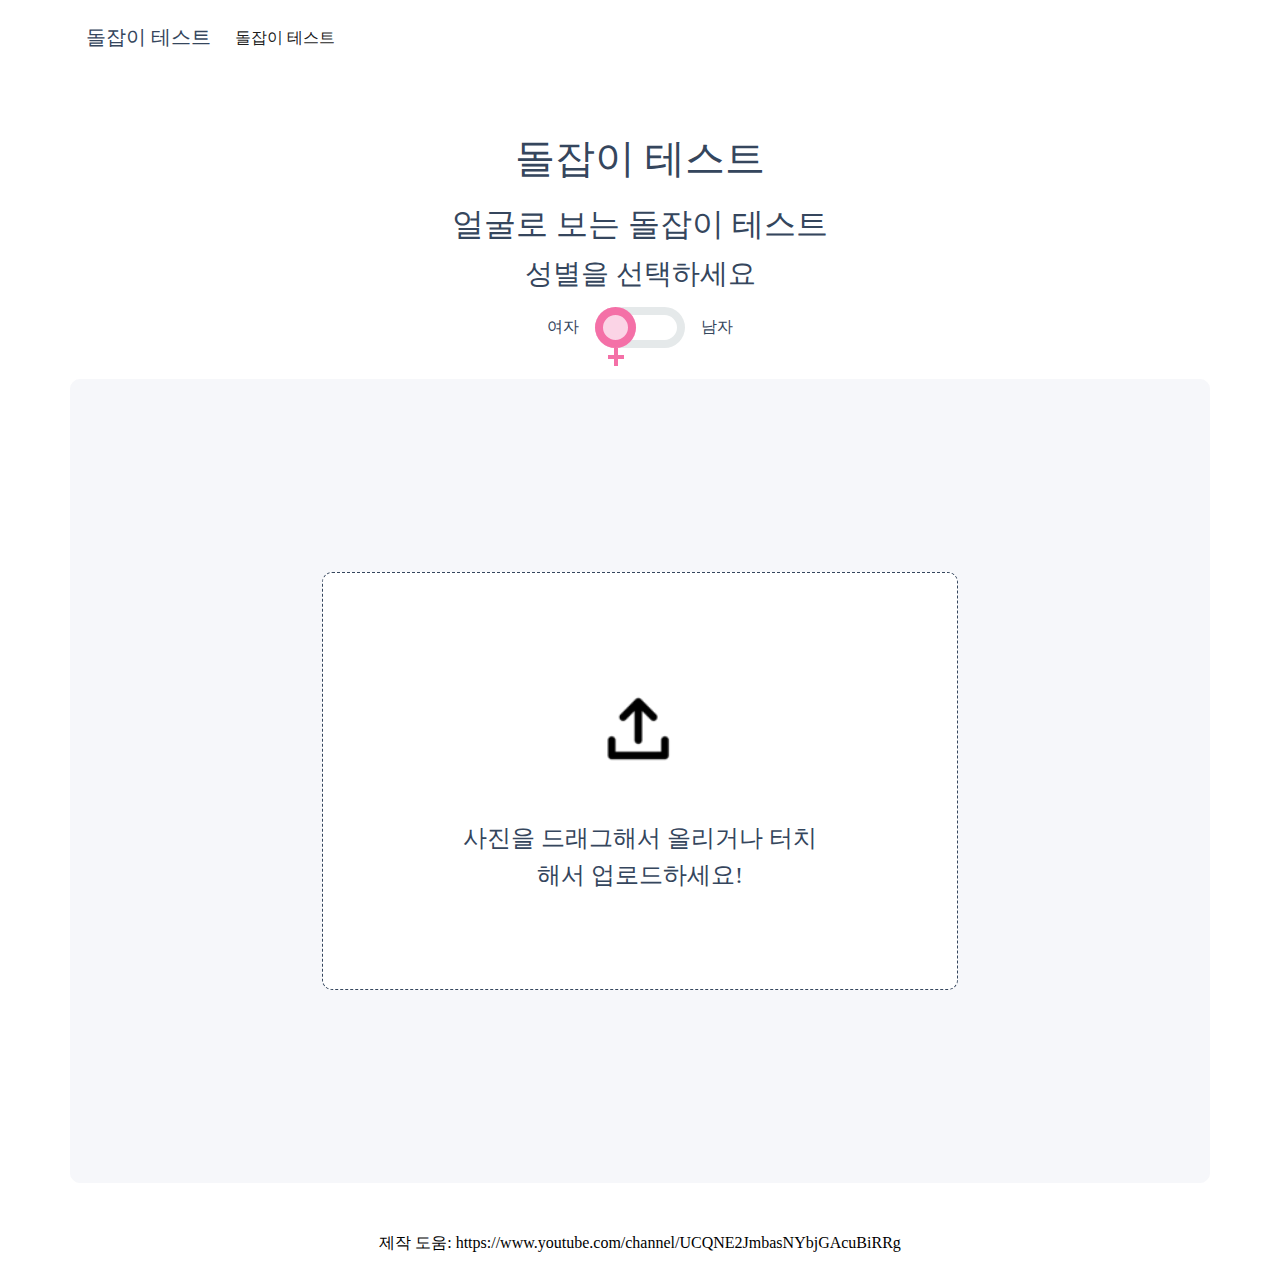
==== index.html @ 128bab83 "fixed" ====
﻿<!DOCTYPE html>
<html>

<head>
	<meta name="naver-site-verification" content="36a4760e1d75c472dee0346ae292e9f42268db47" 
    <meta charset="UTF-8">
    <meta name="viewport" content="width=device-width, initial-scale=1, shrink-to-fit=no">
    <meta http-equiv="X-UA-Compatible" content="ie=edge">
    <link href="https://fonts.googleapis.com/css?family=Jua&display=swap" rel="stylesheet">
    <link rel="stylesheet" href="https://stackpath.bootstrapcdn.com/bootstrap/4.4.1/css/bootstrap.min.css" integrity="sha384-Vkoo8x4CGsO3+Hhxv8T/Q5PaXtkKtu6ug5TOeNV6gBiFeWPGFN9MuhOf23Q9Ifjh" crossorigin="anonymous">
    <title>돌잡이 테스트</title>
    <meta name="title" content="돌잡이 테스트">
    <meta name="subject" content="AI 돌잡이 테스트, 나의 미래직업은??">
    <meta name="keywords" content="돌잡이 테스트, 인공지능 돌잡이 테스트, 직업, 직업 테스트, 나의 미래 직업, 직업 찾기, 얼굴로 보는 직업, 천직 찾기, 연예인, 운동선수, 재벌부자, 판사, 학자, AI 얼굴상">
    <meta name="author" content="김지후">
	<meta name="description" content="얼굴로 찾아보는 인공지능 돌잡이 테스트, 나의 미래 직업을 찾아보세요! 사진은 외부로 노출되지 않습니다! ">
    <link rel="stylesheet" href="style.css">
    <link rel="canonical" href="https://stonecatch.tk/" />
    <meta property="og:url" content="https://stonecatch.tk/img" />
    <meta property="og:type" content="website" />
    <meta property="og:title" content="돌잡이 테스트" />
	<meta property="og:img" content="https://stonecatch.tk/stone.jpg" />
    <meta property="og:description" content="얼굴로 찾아보는 인공지능 돌잡이 테스트, 나의 미래 직업을 찾아보세요! 사진은 외부로 노출되지 않습니다! " /><link rel="shortcut icon" href="/favicon.ico" type="image/x-icon">
    <link rel="icon" href="/favicon.ico" type="image/x-icon">
    <script type="text/javascript" src="//s7.addthis.com/js/300/addthis_widget.js#pubid=ra-5e64b3727e862b06"></script>
	<script data-ad-client="ca-pub-4435294755716089" async src="https://pagead2.googlesyndication.com/pagead/js/adsbygoogle.js"></script>
</head>

<body>
    <nav class="p-3 container navbar navbar-expand-lg navbar-light">
        <a class="navbar-brand" href="http://stonecatch.tk/">돌잡이 테스트</a>
        <button class="navbar-toggler" type="button" data-toggle="collapse" data-target="#navbarNav" aria-controls="navbarNav" aria-expanded="false" aria-label="Toggle navigation">
            <span class="navbar-toggler-icon"></span>
        </button>
        <div class="collapse navbar-collapse" id="navbarNav">
            <ul class="navbar-nav">
                <li class="nav-item active">
                    <a class="nav-link" href="http://stonecatch.tk/">돌잡이 테스트
                        <span class="sr-only">(current)</span>
                    </a>
                </li>
            </ul>
        </div>
    </nav>
    <section class="section">
        <h1 class="title">돌잡이 테스트</h1>
        <h2 class="subtitle">얼굴로 보는 돌잡이 테스트</h2>
        <h2 class="sr-only">나의 천직은 무엇인가, 돌잡이 테스트를 해보세요!</h2>
        <h3 class="sr-only">각 직업의 사람들의 사진 데이터로 학습한 인공지능이 나의 얼굴로 천직을 찾아드립니다.</h3>
        <h4 class="sr-only">본 서비스는 Google의 인공지능 teachable machine 2.0을 활용하였습니다.</h4>
        <p class="sr-only">얼굴로 찾아보는 인공지능 돌잡이 테스트, 나의 미래 직업을 찾아보세요! 사진은 외부로 노출되지 않습니다!</p>
		
		    </section>
    <h3 class="pb-2 d-flex justify-content-center">성별을 선택하세요</h3>
    <section class="d-flex justify-content-center">
        <p class="d-flex align-items-center pr-3">여자</p>
        <div>
            <input type="checkbox" id="gender">
            <label for="gender">
                <span class="knob">
                    <i></i>
                </span>
            </label>
        </div>
        <p class="d-flex align-items-center pl-3">남자</p>
    </section>
    <script class="jsbin" src="https://ajax.googleapis.com/ajax/libs/jquery/1/jquery.min.js"></script>
    <div class="mt-3 container file-upload">
        <div class="image-upload-wrap">
            <input class="file-upload-input" type='file' onchange="readURL(this);" accept="image/*" />
            <div class="drag-text">
                <img src="upload.png" class="mt-5 pt-5 upload">
                <h3 class="mb-5 pb-5 pt-4  upload-text">사진을 드래그해서 올리거나 터치해서 업로드하세요!</h3>
            </div>
        </div>
        <div class="file-upload-content">
            <img class="file-upload-image" id="face-image" src="#" alt="your image" />
            <div id="loading" class="animated bounce">
                <div class="spinner-border" role="status">
                    <span class="sr-only">Loading...</span>
                </div>
                <p class="text-center">AI가 당신의 미래직업을 분석중입니다.</p>
            </div>
            <p class="result-message"></p>
            <div id="label-container" class="d-flex flex-column justify-content-around"></div>
            <div id="addThis" class="addthis_inline_share_toolbox_6lz1"></div>

            <div class="pt-3 image-title-wrap">
                <button type="button p-2" class="try-again-btn" onclick="window.location.reload();">
                    <span class="try-again-text">다른 사진으로 도전!!</span>
                </button>
            </div>
        </div>
    </div>
		
<div class="ad-banner">	
<ins class="kakao_ad_area" style="display:none;" 
 data-ad-unit    = "DAN-gjHeB5hYGjFL5ojA" 
 data-ad-width   = "320" 
 data-ad-height  = "100"></ins> 
	
<script type="text/javascript" src="//t1.daumcdn.net/kas/static/ba.min.js" async></script></div>
		
    <footer class="footer pt-5 container d-flex justify-content-center">
        <div>
            <p>제작 도움: https://www.youtube.com/channel/UCQNE2JmbasNYbjGAcuBiRRg</p>
        </div>
    </footer>
    <script>
        function readURL(input) {
            if (input.files && input.files[0]) {
                var reader = new FileReader();
                reader.onload = function(e) {
                    $('.image-upload-wrap').hide();
                    $('#loading').show();
                    $('.file-upload-image').attr('src', e.target.result);
                    $('.file-upload-content').show();
                    $('.image-title').html(input.files[0].name);
                };
                reader.readAsDataURL(input.files[0]);
                init().then(function() {
                    console.log("hello");
                    predict();
                    $('#loading').hide();
                });
            } else {
                removeUpload();
            }
        }

        function removeUpload() {
            $('.file-upload-input').replaceWith($('.file-upload-input').clone());
            $('.file-upload-content').hide();
            $('.image-upload-wrap').show();
        }
        $('.image-upload-wrap').bind('dragover', function() {
            $('.image-upload-wrap').addClass('image-dropping');
        });
        $('.image-upload-wrap').bind('dragleave', function() {
            $('.image-upload-wrap').removeClass('image-dropping');
        });
    </script>
    <script src="https://cdn.jsdelivr.net/npm/@tensorflow/tfjs@1.3.1/dist/tf.min.js"></script>
<script src="https://cdn.jsdelivr.net/npm/@teachablemachine/image@0.8/dist/teachablemachine-image.min.js"></script>
    <script type="text/javascript">
		let URL;
		const urlMale = "./my_model/";
        const urlFemale = "./my_model/";
        let model, webcam, labelContainer, maxPredictions;
        async function init() {
			if (document.getElementById("gender").checked) {
                URL = urlMale;
            } else {
                URL = urlFemale;
            }
            const modelURL = URL + "model.json";
            const metadataURL = URL + "metadata.json";
            model = await tmImage.load(modelURL, metadataURL);
            maxPredictions = model.getTotalClasses();
            labelContainer = document.getElementById("label-container");
            for (let i = 0; i < maxPredictions; i++) {
                var element = document.createElement("div")
                element.classList.add("d-flex");
                labelContainer.appendChild(element);
            }
        }
        async function predict() {
            var image = document.getElementById("face-image")
            const prediction = await model.predict(image, false);
            prediction.sort((a, b) => parseFloat(b.probability) - parseFloat(a.probability));
            console.log(prediction[0].className);
            var resultTitle, resultExplain, resultCeleb;
			
            if (document.getElementById("gender").checked) 
			{
                switch (prediction[0].className) 
				{
                    case "연예인":
                        resultTitle = "연예인"
                        resultExplain = "당신은 최상의 얼굴과 인싸력을 가지신 분이군요!"
                        resultCeleb = "연예인: 이동욱, 공유, 박보검"
                        break;
                    case "운동선수":
                        resultTitle = "운동선수"
                        resultExplain = "당신은 얼굴이 각지고 멋있는 분위기를 가지신 분이군요!"
                        resultCeleb = "운동선수: 손흥민, 박지성, 류현진"
                        break;
                    case "재벌부자":
                        resultTitle = "재벌부자"
                        resultExplain = "당신은 나중에 CEO를 할 얼굴을 가지신 분이군요!"
                        resultCeleb = "재벌부자: 이재용, 정의선, 신동빈"
                        break;
                    case "판사":
                        resultTitle = "판사"
                        resultExplain = "당신은 통찰력있고 리더쉽있는 분이군요!"
                        resultCeleb = "판사: 김명수, 박상옥, 천종호"
                        break;
                    case "학자":
                        resultTitle = "학자"
                        resultExplain = "당신은 두뇌가 명석하고 꼼꼼한 분이군요!"
                        resultCeleb = "학자: 데니스 홍, 설민석 현택환"
                        break;
                    default:
                        resultTitle = "알수없음"
                        resultExplain = ""
                        resultCeleb = ""
                }
			}
			else{
				                    case "연예인":
                        resultTitle = "연예인"
                        resultExplain = "당신은 최상의 얼굴과 인싸력을 가지신 분이군요!"
                        resultCeleb = "연예인: 이동욱, 공유, 박보검"
                        break;
                    case "운동선수":
                        resultTitle = "운동선수"
                        resultExplain = "당신은 얼굴이 각지고 멋있는 분위기를 가지신 분이군요!"
                        resultCeleb = "운동선수: 손흥민, 박지성, 류현진"
                        break;
                    case "재벌부자":
                        resultTitle = "재벌부자"
                        resultExplain = "당신은 나중에 CEO를 할 얼굴을 가지신 분이군요!"
                        resultCeleb = "재벌부자: 이재용, 정의선, 신동빈"
                        break;
                    case "판사":
                        resultTitle = "판사"
                        resultExplain = "당신은 통찰력있고 리더쉽있는 분이군요!"
                        resultCeleb = "판사: 김명수, 박상옥, 천종호"
                        break;
                    case "학자":
                        resultTitle = "학자"
                        resultExplain = "당신은 두뇌가 명석하고 꼼꼼한 분이군요!"
                        resultCeleb = "학자: 데니스 홍, 설민석 현택환"
                        break;
                    default:
                        resultTitle = "알수없음"
                        resultExplain = ""
                        resultCeleb = ""
                }
			}
                var title = "<div class='" + prediction[0].className + "-job-title'>" + resultTitle + "</div>"
                var explain = "<div class='job-explain pt-2'>" + resultExplain + "</div>"
                var celeb = "<div class='" + prediction[0].className + "-job-celeb pt-2 pb-2'>" + resultCeleb + "</div>"
                $('.result-message').html(title + explain + celeb);
                var barWidth;
                
              for (let i = 0; i < maxPredictions; i++) {
                if (prediction[i].probability.toFixed(2) > 0.1) {
                    barWidth = Math.round(prediction[i].probability.toFixed(2) * 100) + "%";
                } else if (prediction[i].probability.toFixed(2) >= 0.01) {
                    barWidth = "4%"
                } else {
                    barWidth = "2%"
                }
                var labelTitle;
                switch (prediction[i].className) {
                    case "연예인":
                        labelTitle = "연예인"
                        break;
                    case "운동선수":
                        labelTitle = "운동선수"
                        break;
                    case "재벌부자":
                        labelTitle = "재벌부자"
                        break;
                    case "판사":
                        labelTitle = "판사"
                        break;
                    case "학자":
                        labelTitle = "학자"
                        break;
                    default:
                        labelTitle = "알수없음"
                }
                var label = "<div class='job-label d-flex align-items-center'>" + labelTitle + "</div>"
                var bar = "<div class='bar-container position-relative container'><div class='" + prediction[i].className + "-box'></div><div class='d-flex justify-content-center align-items-center " + prediction[i].className + "-bar' style='width: " + barWidth + "'><span class='d-block percent-text'>" + Math.round(prediction[i].probability.toFixed(2) * 100) + "%</span></div></div>"
                labelContainer.childNodes[i].innerHTML = label + bar;
            }
        }
    </script>
		<!--
    <script>
        function iosApp() {
            document.getElementById("coupang").style.display="none";
            $("#coupang ins").hide();
            document.getElementById("addThis").style.display="none";
            document.getElementById("disqus_thread").style.display="none";
            var kakao = document.getElementsByClassName("kakao_ad_area");
            for (var i = 0; i < kakao.length; i++) {
              if(kakao[i]) {
                  kakao[i].style.display="none";
              }
            }
            document.getElementById("yotube-top-link").style.display="none";
            document.getElementById("yotube-mid-link").style.display="none";
            document.getElementById("yotube-bottom-link").style.display="none";
        }
    </script>-->



<div id="disqus_thread"></div>
<script>
    /**
    *  RECOMMENDED CONFIGURATION VARIABLES: EDIT AND UNCOMMENT THE SECTION BELOW TO INSERT DYNAMIC VALUES FROM YOUR PLATFORM OR CMS.
    *  LEARN WHY DEFINING THESE VARIABLES IS IMPORTANT: https://disqus.com/admin/universalcode/#configuration-variables    */
    /*
    var disqus_config = function () {
    this.page.url = PAGE_URL;  // Replace PAGE_URL with your page's canonical URL variable
    this.page.identifier = PAGE_IDENTIFIER; // Replace PAGE_IDENTIFIER with your page's unique identifier variable
    };
    */
    (function() { // DON'T EDIT BELOW THIS LINE
    var d = document, s = d.createElement('script');
    s.src = 'https://test-tcdrxpabrv.disqus.com/embed.js';
    s.setAttribute('data-timestamp', +new Date());
    (d.head || d.body).appendChild(s);
    })();
</script>
<noscript>사이트를 이용하려면 자바스크립트를 활성화해야 합니다.</noscript>



</body>
<!-- 
image input box
Copyright (c) 2020 by Aaron Vanston (https://codepen.io/aaronvanston/pen/yNYOXR)

Permission is hereby granted, free of charge, to any person obtaining a copy of this software and associated documentation files (the "Software"), to deal in the Software without restriction, including without limitation the rights to use, copy, modify, merge, publish, distribute, sublicense, and/or sell copies of the Software, and to permit persons to whom the Software is furnished to do so, subject to the following conditions:

The above copyright notice and this permission notice shall be included in all copies or substantial portions of the Software.

THE SOFTWARE IS PROVIDED "AS IS", WITHOUT WARRANTY OF ANY KIND, EXPRESS OR IMPLIED, INCLUDING BUT NOT LIMITED TO THE WARRANTIES OF MERCHANTABILITY, FITNESS FOR A PARTICULAR PURPOSE AND NONINFRINGEMENT. IN NO EVENT SHALL THE AUTHORS OR COPYRIGHT HOLDERS BE LIABLE FOR ANY CLAIM, DAMAGES OR OTHER LIABILITY, WHETHER IN AN ACTION OF CONTRACT, TORT OR OTHERWISE, ARISING FROM, OUT OF OR IN CONNECTION WITH THE SOFTWARE OR THE USE OR OTHER DEALINGS IN THE SOFTWARE.

gender toggle
Copyright (c) 2020 by Mert Cukuren (https://codepen.io/knyttneve/pen/bPpEZY)

Permission is hereby granted, free of charge, to any person obtaining a copy of this software and associated documentation files (the "Software"), to deal in the Software without restriction, including without limitation the rights to use, copy, modify, merge, publish, distribute, sublicense, and/or sell copies of the Software, and to permit persons to whom the Software is furnished to do so, subject to the following conditions:

The above copyright notice and this permission notice shall be included in all copies or substantial portions of the Software.

THE SOFTWARE IS PROVIDED "AS IS", WITHOUT WARRANTY OF ANY KIND, EXPRESS OR IMPLIED, INCLUDING BUT NOT LIMITED TO THE WARRANTIES OF MERCHANTABILITY, FITNESS FOR A PARTICULAR PURPOSE AND NONINFRINGEMENT. IN NO EVENT SHALL THE AUTHORS OR COPYRIGHT HOLDERS BE LIABLE FOR ANY CLAIM, DAMAGES OR OTHER LIABILITY, WHETHER IN AN ACTION OF CONTRACT, TORT OR OTHERWISE, ARISING FROM, OUT OF OR IN CONNECTION WITH THE SOFTWARE OR THE USE OR OTHER DEALINGS IN THE SOFTWARE.
 -->

</html>
---- style.css ----
@font-face {
    font-family: 'TmoneyRoundWindExtraBold';
    src: url('https://cdn.jsdelivr.net/gh/projectnoonnu/noonfonts_20-07@1.0/TmoneyRoundWindExtraBold.woff') format('woff');
    font-weight: normal;
    font-style: normal;
}


body {
  font-family: 'TmoneyRoundWindExtraBold';
  background-color: #ffffff;
  box-sizing: border-box;
  color: #35465d;
}
.file-upload {
    padding: 15% 3%;
    margin: 0 auto;
    border-radius: 10px;
    border: solid 1.5px #f6f7fa;
    background-color: #f6f7fa;
}
.file-upload-btn {
  width: 100%;
  margin: 0;
  color: #fff;
  background: #1FB264;
  border: none;
  padding: 10px;
  border-radius: 4px;
  border-bottom: 4px solid #15824B;
  transition: all .2s ease;
  outline: none;
  text-transform: uppercase;
  font-weight: 700;
}

.file-upload-btn:hover {
  background: #1AA059;
  color: #ffffff;
  transition: all .2s ease;
  cursor: pointer;
}

.file-upload-btn:active {
  border: 0;
  transition: all .2s ease;
}

.file-upload-content {
  display: none;
  text-align: center;
}
#loading {
  display: none;
}

.file-upload-input {
  position: absolute;
  margin: 0;
  padding: 0;
  width: 100%;
  height: 100%;
  outline: none;
  opacity: 0;
  cursor: pointer;
}

.image-upload-wrap {
    width: 60%;
    margin: 0 auto;
    position: relative;
    object-fit: contain;
    border-radius: 10px;
    border: dashed 1.5px #35465d;
    background-color: #ffffff;
}

.image-dropping,
.image-upload-wrap:hover {
    background-color: #35465d82;
    border: 1.5px dashed #ffffff;
}

.image-title-wrap {
  padding: 0 15px 15px 15px;
  color: #222;
}

.drag-text {
  text-align: center;
}

.drag-text h3 {
  font-weight: 500;
  text-transform: uppercase;
}

.file-upload-image {
  max-height: 60%;
  max-width: 60%;
  margin: auto;
  padding: 10px;
}

.try-again-btn {
  border-radius: 40px;
  border: solid 1.5px #35465d;
  background-color: #35465d;
}

.try-again-text {
  display: block;
  font-size: 1.5rem;
  text-align: center;
  color: #ffffff;
  padding: 4px 15px;
}

.remove-image:hover {
  background: #c13b2a;
  color: #ffffff;
  transition: all .2s ease;
  cursor: pointer;
}

.remove-image:active {
  border: 0;
  transition: all .2s ease;
}

.navbar-light .navbar-brand {
  line-height: 1.68;
  text-align: left;
  color: #35465d; 
}

.navbar-light .navbar-toggler {
    border-color: #ffffff;
}

.section {
    margin-top: 50px;
}

.title {
  line-height: 1.67;
  text-align: center;
  color: #35465d;
}

.subtitle {
  line-height: 1.53;
  text-align: center;
  color: #35465d;
}

/* On screens that are 600px or less, set the background color to olive */
@media screen and (max-width: 600px) {
  html {
    font-size: 10px;
  }
    .navbar-brand {
        font-size: 2rem;
    }
}


.upload {
    width: 20%;
}

.upload-text {
    width: 58%;
    font-size: 1.5rem;
    line-height: 1.53;
    text-align: center;
    color: #35465d;
    margin: 0 auto;
}

.footer {
    background-color: initial;
    color: initial;
}

.bar-container {
  height: 2.7rem;
}
.연예인-box {
  position: absolute;
  top: 0;
  left: 0;
  height: 2rem;
  border-radius: 10px;
  width: 100%;
  background-color: rgba(251, 176, 59, 0.2);
}
.연예인-bar {
  position: absolute;
  top: 0;
  left: 0;
  height: 2rem;
  border-radius: 10px;
  background-color: rgba(251, 176, 59, 1);
}
.운동선수-box {
  position: absolute;
  top: 0;
  left: 0;
  height: 2rem;
  border-radius: 10px;
  width: 100%;
  background-color: rgba(117, 204, 84, 0.2);
}
.운동선수-bar {
  position: absolute;
  top: 0;
  left: 0;
  height: 2rem;
  border-radius: 10px;
  background-color: rgba(117, 204, 84, 1);
}
.재벌부자-box {
  position: absolute;
  top: 0;
  left: 0;
  height: 2rem;
  border-radius: 10px;
  width: 100%;
  background-color: rgba(27, 175, 234, 0.2);
}
.재벌부자-bar {
  position: absolute;
  top: 0;
  left: 0;
  height: 2rem;
  border-radius: 10px;
  background-color: rgba(27, 175, 234, 1);
}
.판사-box {
  position: absolute;
  top: 0;
  left: 0;
  height: 2rem;
  border-radius: 10px;
  width: 100%;
  background-color: rgba(251, 176, 59, 0.2);
}
.판사-bar {
  position: absolute;
  top: 0;
  left: 0;
  height: 2rem;
  border-radius: 10px;
  background-color: rgba(251, 176, 59, 1);
}
.학자-box {
  position: absolute;
  top: 0;
  left: 0;
  height: 2rem;
  border-radius: 10px;
  width: 100%;
  background-color: rgba(195, 140, 102, 0.2);
}
.학자-bar {
  position: absolute;
  top: 0;
  left: 0;
  height: 2rem;
  border-radius: 10px;
  background-color: rgba(195, 140, 102, 1);
}
.percent-text {
  font-size: 1rem;
  color: #ffffff;
} 
.job-label {
    width: 20%;
    text-align: left;
    height: 2rem;
}
#label-container {
    width: 80%;
    margin: 0 auto;
}
.result-message {
    font-size: 2rem;
}


.job-explain {
    font-size: 1.5rem;
}
.연예인-job-title {
    color: #3ba363;
}
.연예인-job-celeb {
    color: #3ba363;
    font-size: 1.2rem;
}
.운동선수-job-title {
    color: #3ba363;
}
.운동선수-job-celeb {
    color: #3ba363;
    font-size: 1.2rem;
}
.재벌부자-job-title {
    color: #ff6c0a;
}
.재벌부자-job-celeb {
    color: #ff6c0a;
    font-size: 1.2rem;
}
.판사-job-title {
    color: #548dd4;
}
.판사-job-celeb {
    color: #548dd4;
    font-size: 1.2rem;
}
.학자-job-title {
    color: #e56995;
}
.학자-job-celeb {
    color: #e56995;
    font-size: 1.2rem;
}

/* gender */
input#gender {
  display: none;
}

label {
  cursor: pointer;
  display: inline-block;
  width: 90px;
  height: 41px;
  box-shadow: 0 0 0 8px #e5e9ea inset;
  border-radius: 30px;
  position: relative;
}

.knob {
  position: absolute;
  width: 41px;
  top: 0;
  left: 0;
  height: 41px;
  border-radius: 50%;
  box-shadow: 0 0 0 8px #f470a7 inset;
  background-color: #fbd4e6;
  transition: 0.3s;
}

.knob > i {
  position: absolute;
  width: 4px;
  height: 18px;
  top: 100%;
  background-color: #f470a7;
  left: calc(50% - 2px);
}

.knob > i:before,
.knob > i:after {
  width: 6px;
  position: absolute;
  top: 42%;
  content: "";
  height: 4px;
  background-color: #f470a7;
}

.knob > i:before {
  left: 4px;
}
.knob > i:after {
  left: -6px;
}

input:checked + label > .knob {
  box-shadow: 0 0 0 8px #a1c6dd inset;
  background-color: #e2ecf4;
  transform: translateX(49px) rotate(-140deg);
}

input:checked + label > .knob > i {
  background-color: #a1c6dd;
}

input:checked + label > .knob > i:after,
input:checked + label > .knob > i:before {
  background-color: #a1c6dd;
}

input:checked + label > .knob > i:after {
  top: 14.5px;
  width: 12px;
  left: -7px;
  transform: rotate(45deg);
}
input:checked + label > .knob > i:before {
  top: 13px;
  width: 12px;
  left: 0px;
  transform: rotate(134deg);
}

.ad-banner {
    width: 320px;
    margin: 0 auto;
}
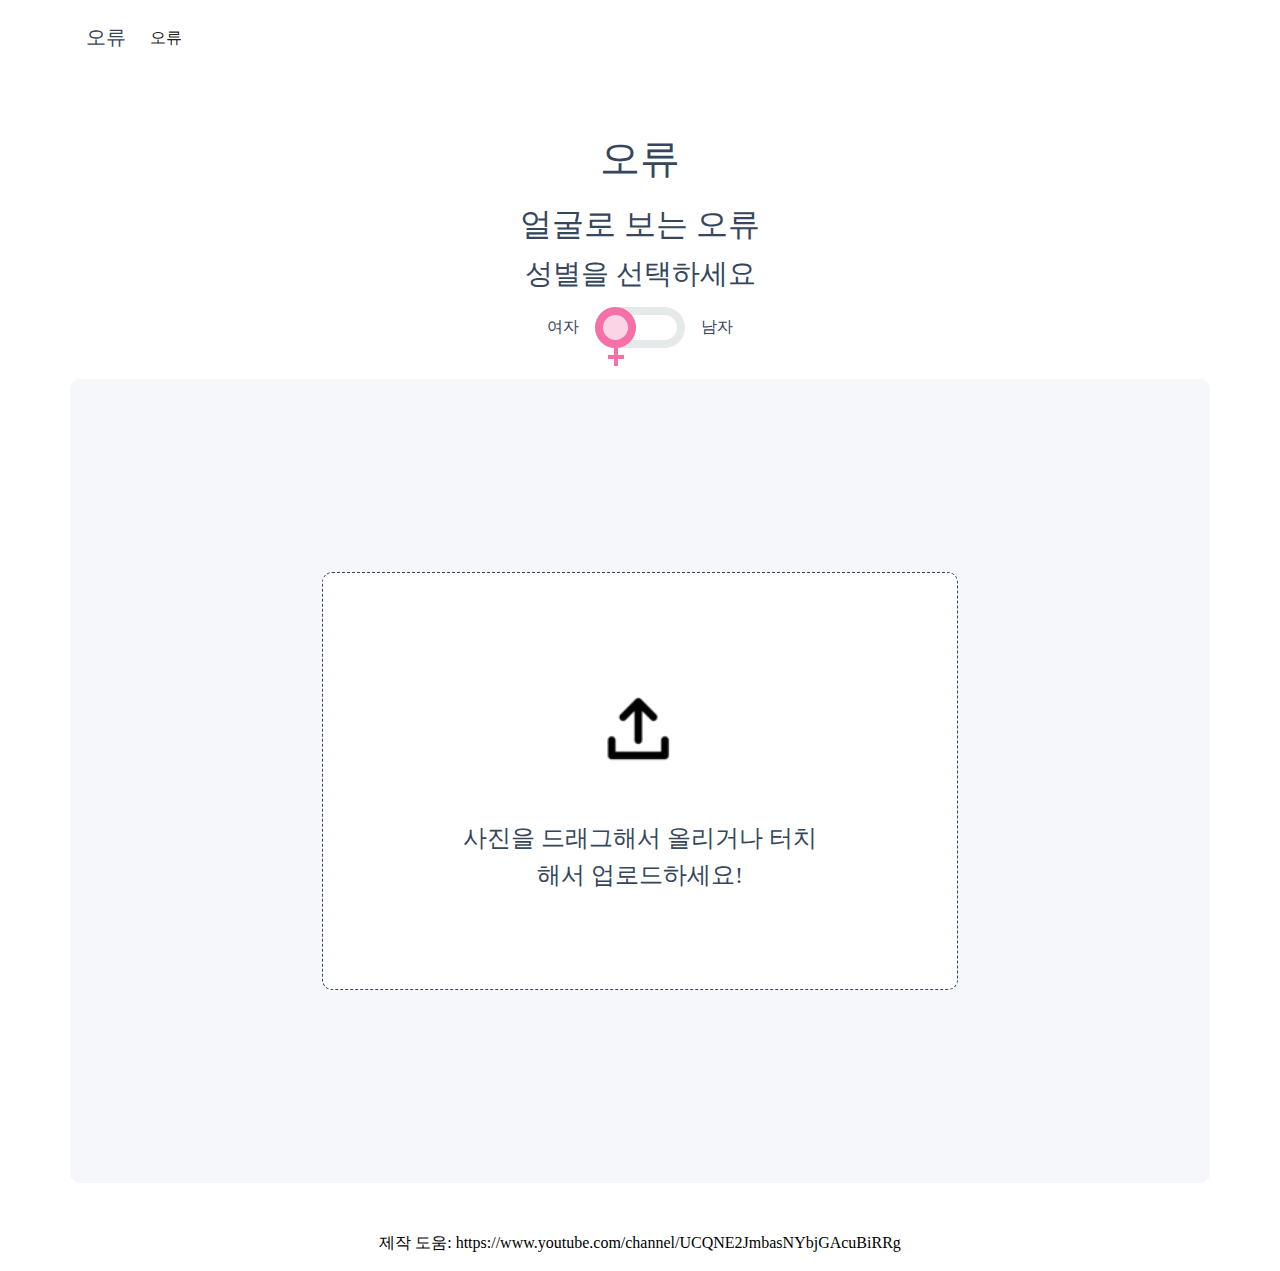
==== commit 5985c3dc: "fixed" ====
--- a/index.html
+++ b/index.html
@@ -2,25 +2,25 @@
 <html>
 
 <head>
-	<meta name="naver-site-verification" content="36a4760e1d75c472dee0346ae292e9f42268db47" 
+	<meta name="naver-site-verification" content="552ec992a5a9e728d6d6e39eb1ebe626fedebc49" />
     <meta charset="UTF-8">
     <meta name="viewport" content="width=device-width, initial-scale=1, shrink-to-fit=no">
     <meta http-equiv="X-UA-Compatible" content="ie=edge">
     <link href="https://fonts.googleapis.com/css?family=Jua&display=swap" rel="stylesheet">
     <link rel="stylesheet" href="https://stackpath.bootstrapcdn.com/bootstrap/4.4.1/css/bootstrap.min.css" integrity="sha384-Vkoo8x4CGsO3+Hhxv8T/Q5PaXtkKtu6ug5TOeNV6gBiFeWPGFN9MuhOf23Q9Ifjh" crossorigin="anonymous">
-    <title>돌잡이 테스트</title>
-    <meta name="title" content="돌잡이 테스트">
-    <meta name="subject" content="AI 돌잡이 테스트, 나의 미래직업은??">
-    <meta name="keywords" content="돌잡이 테스트, 인공지능 돌잡이 테스트, 직업, 직업 테스트, 나의 미래 직업, 직업 찾기, 얼굴로 보는 직업, 천직 찾기, 연예인, 운동선수, 재벌부자, 판사, 학자, AI 얼굴상">
+    <title>오류</title>
+    <meta name="title" content="오류">
+    <meta name="subject" content="AI 오류, 나의 미래직업은??">
+    <meta name="keywords" content="오류, 인공지능 오류, 직업, 직업 테스트, 나의 미래 직업, 직업 찾기, 얼굴로 보는 직업, 천직 찾기, 연예인, 운동선수, 재벌부자, 판사, 학자, AI 얼굴상">
     <meta name="author" content="김지후">
-	<meta name="description" content="얼굴로 찾아보는 인공지능 돌잡이 테스트, 나의 미래 직업을 찾아보세요! 사진은 외부로 노출되지 않습니다! ">
+	<meta name="description" content="얼굴로 찾아보는 인공지능 오류, 나의 미래 직업을 찾아보세요! 사진은 외부로 노출되지 않습니다! ">
     <link rel="stylesheet" href="style.css">
     <link rel="canonical" href="https://stonecatch.tk/" />
     <meta property="og:url" content="https://stonecatch.tk/img" />
     <meta property="og:type" content="website" />
-    <meta property="og:title" content="돌잡이 테스트" />
+    <meta property="og:title" content="오류" />
 	<meta property="og:img" content="https://stonecatch.tk/stone.jpg" />
-    <meta property="og:description" content="얼굴로 찾아보는 인공지능 돌잡이 테스트, 나의 미래 직업을 찾아보세요! 사진은 외부로 노출되지 않습니다! " /><link rel="shortcut icon" href="/favicon.ico" type="image/x-icon">
+    <meta property="og:description" content="얼굴로 찾아보는 인공지능 오류, 나의 미래 직업을 찾아보세요! 사진은 외부로 노출되지 않습니다! " /><link rel="shortcut icon" href="/favicon.ico" type="image/x-icon">
     <link rel="icon" href="/favicon.ico" type="image/x-icon">
     <script type="text/javascript" src="//s7.addthis.com/js/300/addthis_widget.js#pubid=ra-5e64b3727e862b06"></script>
 	<script data-ad-client="ca-pub-4435294755716089" async src="https://pagead2.googlesyndication.com/pagead/js/adsbygoogle.js"></script>
@@ -28,14 +28,14 @@
 
 <body>
     <nav class="p-3 container navbar navbar-expand-lg navbar-light">
-        <a class="navbar-brand" href="http://stonecatch.tk/">돌잡이 테스트</a>
+        <a class="navbar-brand" href="http://stonecatch.tk/">오류</a>
         <button class="navbar-toggler" type="button" data-toggle="collapse" data-target="#navbarNav" aria-controls="navbarNav" aria-expanded="false" aria-label="Toggle navigation">
             <span class="navbar-toggler-icon"></span>
         </button>
         <div class="collapse navbar-collapse" id="navbarNav">
             <ul class="navbar-nav">
                 <li class="nav-item active">
-                    <a class="nav-link" href="http://stonecatch.tk/">돌잡이 테스트
+                    <a class="nav-link" href="http://stonecatch.tk/">오류
                         <span class="sr-only">(current)</span>
                     </a>
                 </li>
@@ -43,12 +43,12 @@
         </div>
     </nav>
     <section class="section">
-        <h1 class="title">돌잡이 테스트</h1>
-        <h2 class="subtitle">얼굴로 보는 돌잡이 테스트</h2>
-        <h2 class="sr-only">나의 천직은 무엇인가, 돌잡이 테스트를 해보세요!</h2>
+        <h1 class="title">오류</h1>
+        <h2 class="subtitle">얼굴로 보는 오류</h2>
+        <h2 class="sr-only">나의 천직은 무엇인가, 오류를 해보세요!</h2>
         <h3 class="sr-only">각 직업의 사람들의 사진 데이터로 학습한 인공지능이 나의 얼굴로 천직을 찾아드립니다.</h3>
         <h4 class="sr-only">본 서비스는 Google의 인공지능 teachable machine 2.0을 활용하였습니다.</h4>
-        <p class="sr-only">얼굴로 찾아보는 인공지능 돌잡이 테스트, 나의 미래 직업을 찾아보세요! 사진은 외부로 노출되지 않습니다!</p>
+        <p class="sr-only">얼굴로 찾아보는 인공지능 오류, 나의 미래 직업을 찾아보세요! 사진은 외부로 노출되지 않습니다!</p>
 		
 		    </section>
     <h3 class="pb-2 d-flex justify-content-center">성별을 선택하세요</h3>
@@ -93,14 +93,15 @@
         </div>
     </div>
 		
-<div class="ad-banner">	
+	
+<!--<div class="ad-banner">	
 <ins class="kakao_ad_area" style="display:none;" 
  data-ad-unit    = "DAN-gjHeB5hYGjFL5ojA" 
  data-ad-width   = "320" 
  data-ad-height  = "100"></ins> 
 	
 <script type="text/javascript" src="//t1.daumcdn.net/kas/static/ba.min.js" async></script></div>
-		
+		-->
     <footer class="footer pt-5 container d-flex justify-content-center">
         <div>
             <p>제작 도움: https://www.youtube.com/channel/UCQNE2JmbasNYbjGAcuBiRRg</p>
@@ -144,8 +145,8 @@
 <script src="https://cdn.jsdelivr.net/npm/@teachablemachine/image@0.8/dist/teachablemachine-image.min.js"></script>
     <script type="text/javascript">
 		let URL;
-		const urlMale = "./my_model/";
-        const urlFemale = "./my_model/";
+		const urlMale = "https://teachablemachine.withgoogle.com/models/3y_s-TqSE/";
+        const urlFemale = "https://teachablemachine.withgoogle.com/models/3y_s-TqSE/";
         let model, webcam, labelContainer, maxPredictions;
         async function init() {
 			if (document.getElementById("gender").checked) {
@@ -206,8 +207,11 @@
                         resultCeleb = ""
                 }
 			}
-			else{
-				                    case "연예인":
+			else
+			{
+				switch
+				{
+				    case "연예인":
                         resultTitle = "연예인"
                         resultExplain = "당신은 최상의 얼굴과 인싸력을 가지신 분이군요!"
                         resultCeleb = "연예인: 이동욱, 공유, 박보검"
@@ -236,7 +240,7 @@
                         resultTitle = "알수없음"
                         resultExplain = ""
                         resultCeleb = ""
-                }
+				}
 			}
                 var title = "<div class='" + prediction[0].className + "-job-title'>" + resultTitle + "</div>"
                 var explain = "<div class='job-explain pt-2'>" + resultExplain + "</div>"
